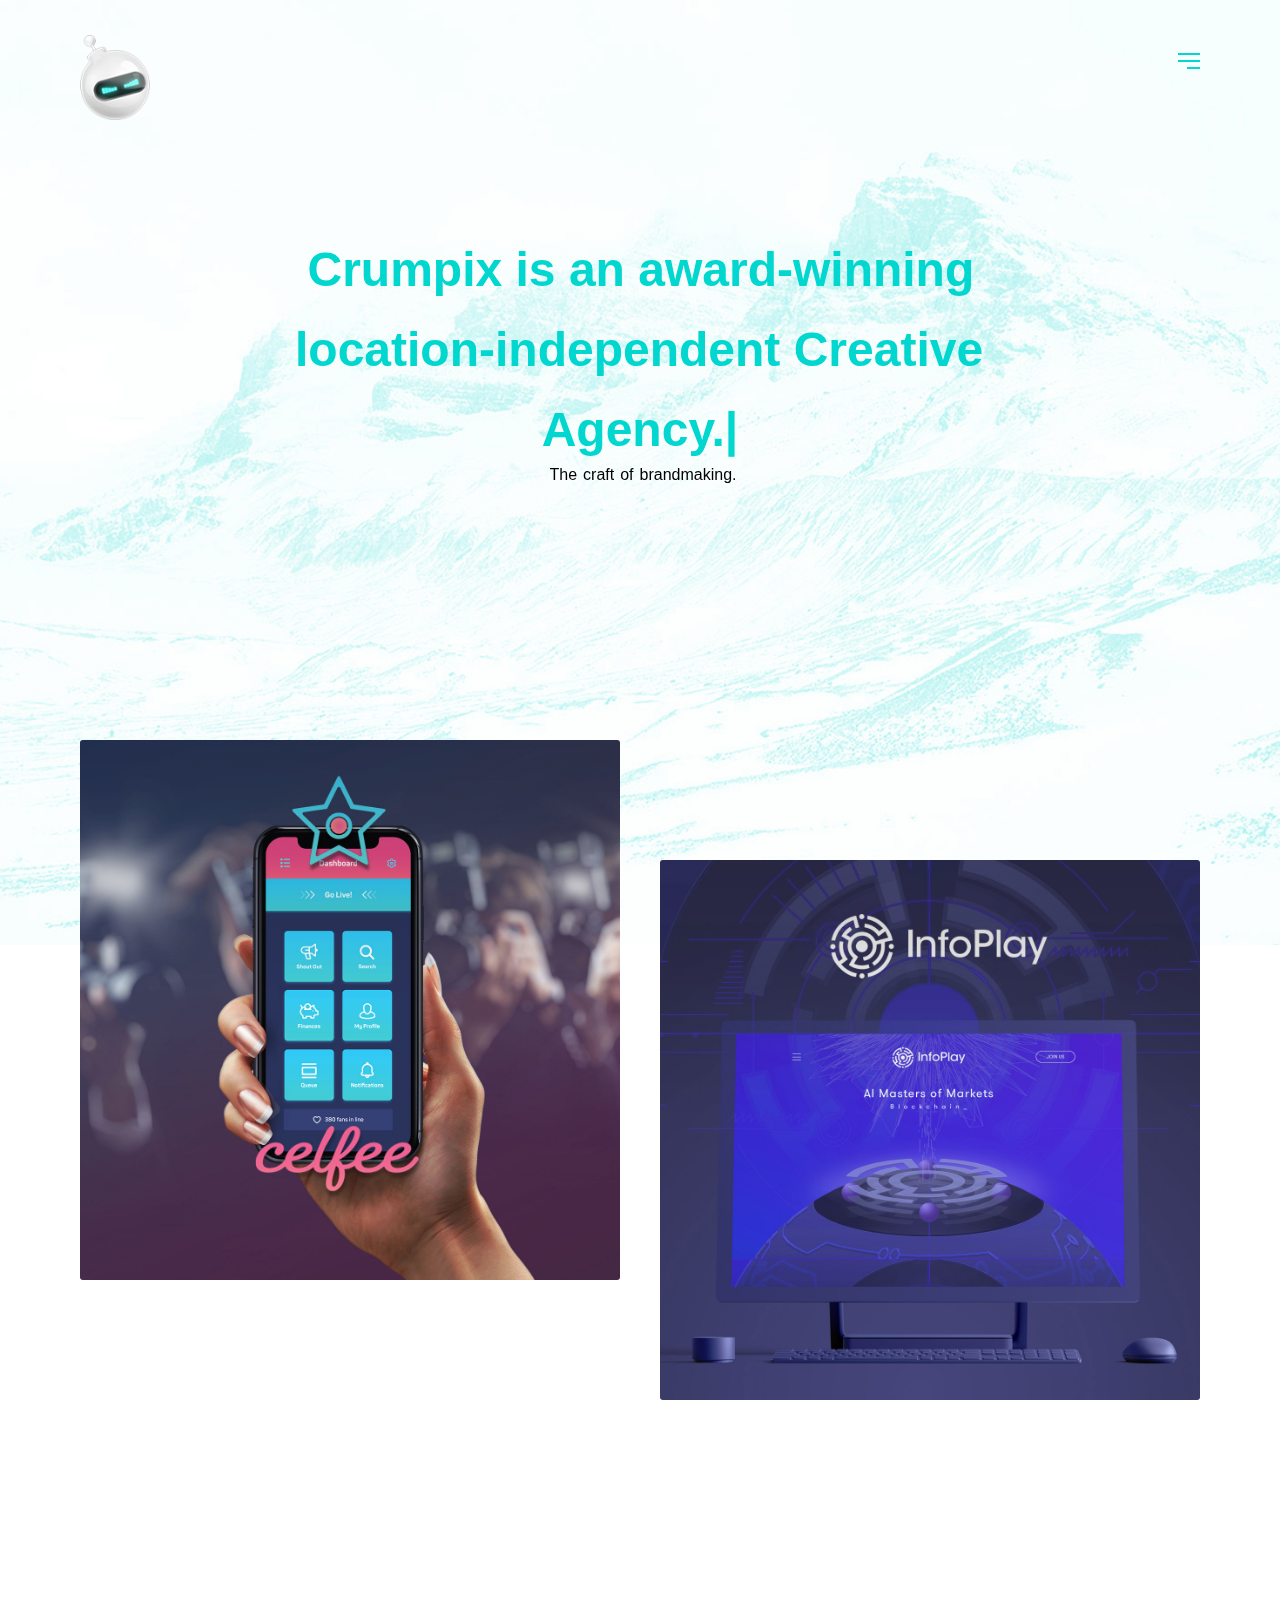
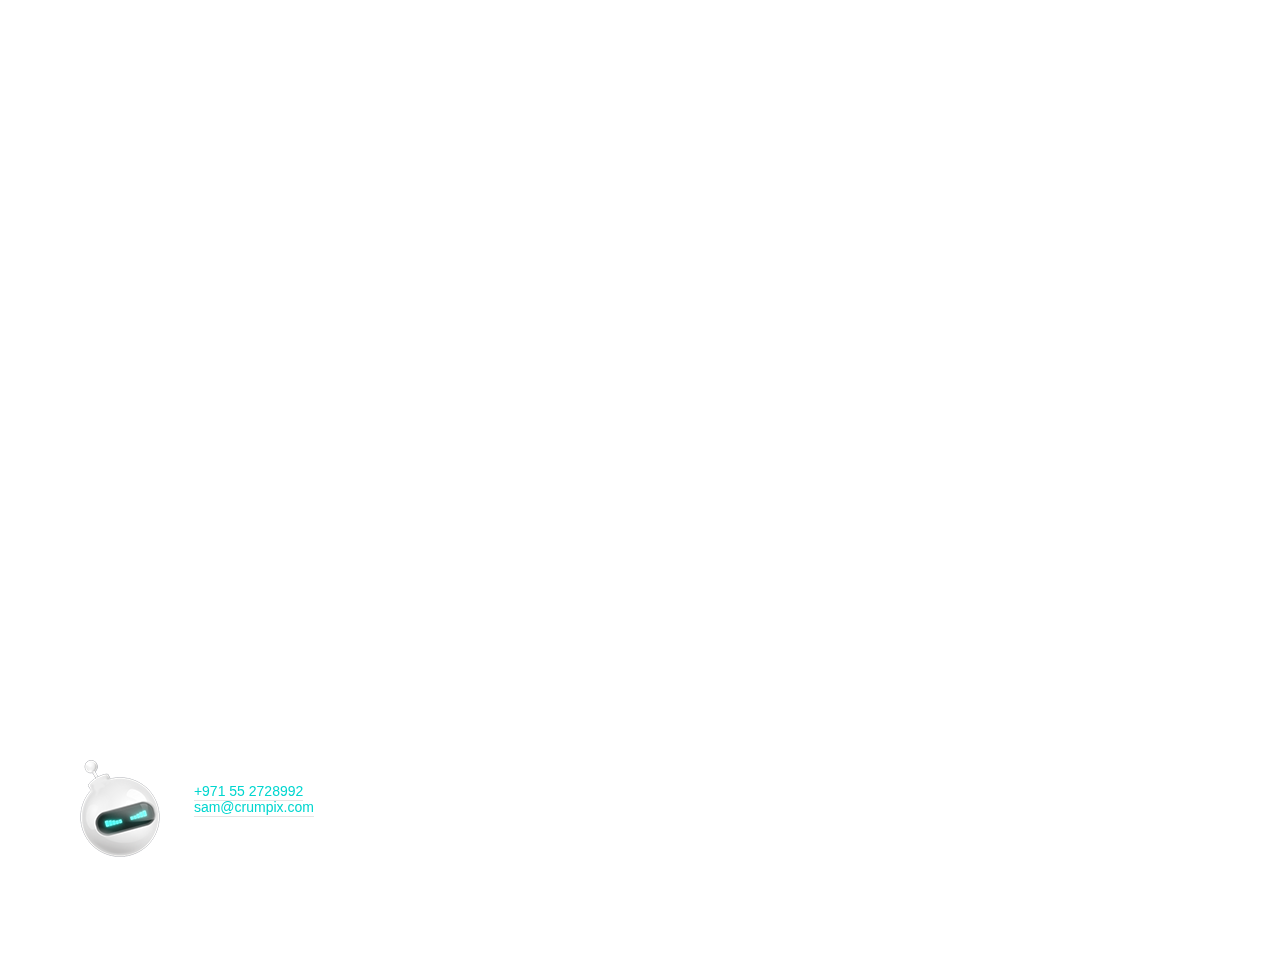
==== old-website/index.html @ ed98d921 "New Template Added!" ====
<!DOCTYPE html>
<html lang="en">
<head>

    <title>Crumpix - Award winning location independent creative agency</title>
    <meta name="viewport" content="width=device-width, initial-scale=1.0" />
    <meta name="description" content="Perfect masonry isotope portfolio template. Masonry portfolio examples. Build your portfolio with berger template." />
    <meta name="keywords" content="design agency, ui/ux design, virtual reality, augmented reality, creative agency " />
    <meta name="author" content="Zain Raza">
    <meta charset="UTF-8" />
        
    <link rel="icon" type="image/ico" href="favicon.ico" />
    <link href="styles.css" rel="stylesheet" />
    <link href="css/font-awesome.min.css" rel="stylesheet" />
    <link href='https://fonts.googleapis.com/css?family=Roboto:400,300' rel='stylesheet' type='text/css'>
    <link href="https://fonts.googleapis.com/css?family=Poppins:500,600" rel="stylesheet">    
   
</head>

<body class="hidden">
	
    
    <div class="page-overlay from-bottom">
        <div class="animate-box-bottom"></div>
    </div>
    
	<main>
    
    
	<div class="cd-index cd-main-content">
	
	<!-- Page Content -->
	<div id="page-content" class="color-content" data-bgcolor="#fff" data-textcolor="#01d6cf">
    	
        
    
        <!-- Header -->
        <header class="scroll-hide">
            <div id="header-container">
        
            <!-- Logo -->
            <div id="logo">
                <a class="ajax-link" data-type="page-transition" href="index.html">
                    <img class="black-logo" src="images/logo.png" alt="Logo Black">
                    <img class="white-logo" src="images/logo-white.png" alt="Logo White">
                    <img class="color-logo" src="images/logo.png" alt="Logo White">
                </a>
            </div>
            <!--/Logo -->
            
            <!-- Menu Burger -->
            <div id="menu-burger">
                <span></span>
                <span></span>
                <span></span>
                <span></span>
            </div>
            <!--/Menu Burger -->
        
            </div>
        </header>
        <!--/Header -->
        
        
        <!-- Menu Overlay -->
        <div id="menu-overlay">
            
            <div class="outer">
                <div class="inner">
                
                    <div id="close-menu"></div>                
                    
                    <nav>                    
                        <ul class="main-menu">
                            <li class="has-sub active"><a href="#"><span></span>Portfolio</a>
                                <ul>
                                    <li><a class="ajax-link menu-link" data-type="page-transition" href="index.html">Bricks</a></li>
                                    <li><a class="ajax-link menu-link" data-type="page-transition" href="showcase.html">Showcase</a></li>
                                    <li class="active"><a class="ajax-link menu-link" data-type="page-transition" href="zipper.html">Zipper</a></li>
                                </ul>
                            </li>
                            <li><a class="ajax-link menu-link" data-type="page-transition" href="about.html"><span></span>About</a></li>
                            <li><a class="ajax-link menu-link" data-type="page-transition" href="contact.html"><span></span>Contact</a></li>
                            <li><a class="menu-link" target="_blank" href="https://themeforest.net/user/clapat/portfolio"><span></span>Buy Now</a></li>
                        </ul>                
                    </nav>
                    
                    <p class="copyright">2017 © Cubez Template. All right reserved.</p>               
                    
                </div>
            </div>
        
        </div>
        <!-- Menu Overlay -->
        
        
        <!-- Portfolio Filters -->
        <div class="page-action-overlay">
            <div class="outer">
                <div class="inner">
                    <div class="close-page-action"></div>
                    <ul id="filters">
                        <li><a id="all" href="#" data-filter="*" class="active"><span></span>All</a></li>
                        <li><a href="#" data-filter=".branding"><span></span>Branding</a></li>
                        <li><a href="#" data-filter=".design"><span></span>Design</a></li>
                        <li><a href="#" data-filter=".web"><span></span>Web</a></li>
                    </ul>
                </div>
            </div>
        </div>
        <!--/Portfolio Filters -->
        
        
        <!-- Main -->
        <div id="main">
        
        	
            <!-- Hero Section -->
            <div id="hero">
                <div id="hero-styles" class="scale-onscroll opacity-onscroll">
                	<div id="hero-bg-image" class="" style="background-image:url(images/02hero.jpg)"><div id="grain-hero"></div></div>
                
                    <div id="hero-caption">
                        <div class="inner">
                            <!-- <div class="hero-title">Crumpix is an award-winning location-independent Creative Agency.</div> -->
                            <p class="q1">Crumpix is an award-winning location-independent Creative Agency.</p>
                            <p class="q2">location-independent Creative Agency.</p>
                            <p class="q3">Agency.<span class="blink">|</span></p>
                            <div class="hero-subtitle">The craft of brandmaking.</div>                        
                        </div>
                    </div>
                
                </div>
            </div>            
            <div id="hero-height" class="hidden"></div>
            <!--/Hero Section -->
            
            
            <!-- Main Content -->
            <div id="main-content" class="boxed-portfolio">
                           
                
                <!-- Portfolio Wrap -->
                <div id="portfolio-wrap" class="bricks">
                    
                    <!-- Portfolio Columns -->
                    <div id="portfolio" data-col="2">
                  
                    <div class="item wide branding">
                        <div class="item-transform">
                            <div class="item-rotate">
                                <a href="project01.html" class="ajax-link" data-type="page-transition">
                                    <div class="item-content light-content">
                                        <img class="item-image" src="images/1.jpg">
                                        <div class="item-caption">
                                            <div class="item-overlay">
                                                <div class="item-sub-mask">
                                                    <div class="item-cat">Branding</div>
                                                    <div class="item-case">View Project</div>
                                                </div>
                                                <div class="item-title">Heavensake</div>
                                                <div class="svg-circle">                                                    
                                                    <svg version="1.1" xmlns="http://www.w3.org/2000/svg" x="0px" y="0px" width="50px" height="50px" viewBox="0 0 80 80" xml:space="preserve">
                                                        <circle class="circle is-inner" cx="40" cy="40" r="36" />
                                                        <circle class="circle is-outer" cx="40" cy="40" r="36" />
                                                    </svg>
                                                    <i class="fa fa-arrow-right" aria-hidden="true"></i>
                                                </div>                                                
                                            </div>
                                        </div>
                                    </div>
                                </a>
                            </div>
                        </div>
                    </div>
                    
                    <div class="item wide design">
                        <div class="item-transform">
                            <div class="item-rotate">
                                <a href="project02.html" class="ajax-link item-down" data-type="page-transition">
                                    <div class="item-content light-content">
                                        <img class="item-image" src="images/2.jpg">
                                        <div class="item-caption">
                                            <div class="item-overlay">
                                                <div class="item-sub-mask">
                                                    <div class="item-cat">Art Direction</div>
                                                    <div class="item-case">View Project</div>
                                                </div>
                                                <div class="item-title">Value Studio</div>
                                                <div class="svg-circle">                                                    
                                                    <svg version="1.1" xmlns="http://www.w3.org/2000/svg" x="0px" y="0px" width="50px" height="50px" viewBox="0 0 80 80" xml:space="preserve">
                                                        <circle class="circle is-inner" cx="40" cy="40" r="36" />
                                                        <circle class="circle is-outer" cx="40" cy="40" r="36" />
                                                    </svg>
                                                    <i class="fa fa-arrow-right" aria-hidden="true"></i>
                                                </div>                                                
                                            </div>
                                        </div>
                                    </div>
                                </a>
                            </div>
                        </div>
                    </div>
                    
                    <div class="item web">
                        <div class="item-transform">
                            <div class="item-rotate">
                                <a href="project03.html" class="ajax-link" data-type="page-transition">
                                    <div class="item-content light-content">
                                        <img class="item-image" src="images/3.jpg">
                                        <div class="item-caption">
                                            <div class="item-overlay">                                                
                                                <div class="item-sub-mask">
                                                    <div class="item-cat">Web Design</div>
                                                    <div class="item-case">View Project</div>
                                                </div>
                                                <div class="item-title">Retroduck</div>
                                                <div class="svg-circle">                                                    
                                                    <svg version="1.1" xmlns="http://www.w3.org/2000/svg" x="0px" y="0px" width="50px" height="50px" viewBox="0 0 80 80" xml:space="preserve">
                                                        <circle class="circle is-inner" cx="40" cy="40" r="36" />
                                                        <circle class="circle is-outer" cx="40" cy="40" r="36" />
                                                    </svg>
                                                    <i class="fa fa-arrow-right" aria-hidden="true"></i>
                                                </div>
                                            </div>
                                        </div>
                                    </div>
                                </a>
                            </div>
                        </div>
                    </div>
                    
                    <div class="item web">
                        <div class="item-transform">
                            <div class="item-rotate">
                                <a href="project04.html" class="ajax-link" data-type="page-transition">
                                    <div class="item-content light-content">
                                        <img class="item-image" src="images/4.jpg">
                                        <div class="item-caption">
                                            <div class="item-overlay">                                                
                                                <div class="item-sub-mask">
                                                    <div class="item-cat">Web Design</div>
                                                    <div class="item-case">View Project</div>
                                                </div>
                                                <div class="item-title">Cool Blonde</div>
                                                <div class="svg-circle">                                                    
                                                    <svg version="1.1" xmlns="http://www.w3.org/2000/svg" x="0px" y="0px" width="50px" height="50px" viewBox="0 0 80 80" xml:space="preserve">
                                                        <circle class="circle is-inner" cx="40" cy="40" r="36" />
                                                        <circle class="circle is-outer" cx="40" cy="40" r="36" />
                                                    </svg>
                                                    <i class="fa fa-arrow-right" aria-hidden="true"></i>
                                                </div>
                                            </div>
                                        </div>
                                    </div>
                                </a>
                            </div>
                        </div>
                    </div>
                    
                    <div class="item wide design">
                        <div class="item-transform">
                            <div class="item-rotate">
                                <a href="project05.html" class="ajax-link item-down" data-type="page-transition">
                                    <div class="item-content light-content">
                                        <img class="item-image" src="images/5.jpg">
                                        <div class="item-caption">
                                            <div class="item-overlay">                                                
                                                <div class="item-sub-mask">
                                                    <div class="item-cat">Art Direction</div>
                                                    <div class="item-case">View Project</div>
                                                </div>
                                                <div class="item-title">Miami Vice</div>
                                                <div class="svg-circle">                                                    
                                                    <svg version="1.1" xmlns="http://www.w3.org/2000/svg" x="0px" y="0px" width="50px" height="50px" viewBox="0 0 80 80" xml:space="preserve">
                                                        <circle class="circle is-inner" cx="40" cy="40" r="36" />
                                                        <circle class="circle is-outer" cx="40" cy="40" r="36" />
                                                    </svg>
                                                    <i class="fa fa-arrow-right" aria-hidden="true"></i>
                                                </div>
                                            </div>
                                        </div>
                                    </div>
                                </a>
                            </div>
                        </div>
                    </div>
                    
                    <div class="item wide web">
                        <div class="item-transform">
                            <div class="item-rotate">
                                <a href="project06.html" class="ajax-link" data-type="page-transition">
                                    <div class="item-content light-content">
                                        <img class="item-image" src="images/6.jpg">
                                        <div class="item-caption">
                                            <div class="item-overlay">                                                
                                                <div class="item-sub-mask">
                                                    <div class="item-cat">Web Design</div>
                                                    <div class="item-case">View Project</div>
                                                </div>
                                                <div class="item-title">Golden Lion</div>
                                                <div class="svg-circle">                                                    
                                                    <svg version="1.1" xmlns="http://www.w3.org/2000/svg" x="0px" y="0px" width="50px" height="50px" viewBox="0 0 80 80" xml:space="preserve">
                                                        <circle class="circle is-inner" cx="40" cy="40" r="36" />
                                                        <circle class="circle is-outer" cx="40" cy="40" r="36" />
                                                    </svg>
                                                    <i class="fa fa-arrow-right" aria-hidden="true"></i>
                                                </div>
                                            </div>
                                        </div>
                                    </div>
                                </a>
                            </div>
                        </div>
                    </div>
                    
                    <div class="item branding">
                        <div class="item-transform">
                            <div class="item-rotate">
                                <a href="project07.html" class="ajax-link item-down" data-type="page-transition">
                                    <div class="item-content light-content">
                                        <img class="item-image" src="images/7.jpg">
                                        <div class="item-caption">
                                            <div class="item-overlay">                                                
                                                <div class="item-sub-mask">
                                                    <div class="item-cat">Branding</div>
                                                    <div class="item-case">View Project</div>
                                                </div>
                                                <div class="item-title">Badoo</div>
                                                <div class="svg-circle">                                                    
                                                    <svg version="1.1" xmlns="http://www.w3.org/2000/svg" x="0px" y="0px" width="50px" height="50px" viewBox="0 0 80 80" xml:space="preserve">
                                                        <circle class="circle is-inner" cx="40" cy="40" r="36" />
                                                        <circle class="circle is-outer" cx="40" cy="40" r="36" />
                                                    </svg>
                                                    <i class="fa fa-arrow-right" aria-hidden="true"></i>
                                                </div>
                                            </div>
                                        </div>
                                    </div>
                                </a>
                            </div>
                        </div>
                    </div>
                    
                    <div class="item design">
                        <div class="item-transform">
                            <div class="item-rotate">
                                <a href="project08.html" class="ajax-link item-down" data-type="page-transition">
                                    <div class="item-content light-content">
                                        <img class="item-image" src="images/8.jpg">
                                        <div class="item-caption">
                                            <div class="item-overlay">                                                
                                                <div class="item-sub-mask">
                                                    <div class="item-cat">Art Direction</div>
                                                    <div class="item-case">View Project</div>
                                                </div>
                                                <div class="item-title">Tosca Blue</div>
                                                <div class="svg-circle">                                                    
                                                    <svg version="1.1" xmlns="http://www.w3.org/2000/svg" x="0px" y="0px" width="50px" height="50px" viewBox="0 0 80 80" xml:space="preserve">
                                                        <circle class="circle is-inner" cx="40" cy="40" r="36" />
                                                        <circle class="circle is-outer" cx="40" cy="40" r="36" />
                                                    </svg>
                                                    <i class="fa fa-arrow-right" aria-hidden="true"></i>
                                                </div>
                                            </div>
                                        </div>
                                    </div>
                                </a>
                            </div>
                        </div>
                    </div>
                                        
                    
                  </div>
                  <!--/Portfolio -->
                  
                </div>
                <!--/Portfolio Wrap -->
            
                        
            </div>
            <!--/Main Content -->
            
            
            
            <!-- Footer -->
            <footer id="grain-footear" class="hidden">                
                
                <div id="page-action-holder" data-tooltip="View Filters" data-placement="top">
                    <div id="open-filters">                                                    
						<svg version="1.1" xmlns="http://www.w3.org/2000/svg" x="0px" y="0px" width="50px" height="50px" viewBox="0 0 80 80" xml:space="preserve">
                            <circle class="circle-action is-inner" cx="40" cy="40" r="36" />
                            <circle class="circle-action is-outer" cx="40" cy="40" r="36" />
                        </svg>
                        <i class="fa fa-eye" aria-hidden="true"></i>
                    </div>                        	
                </div>
                
                <div id="socials-holder">
                    <ul class="socials-text">
                        <li><a href="http://www.facebook.com/clapat" target="_blank">Facebook</a></li>
                        <li><a href="http://www.twitter.com/clapatdesign" target="_blank">Twitter</a></li>
                        <li><a href="http://www.dribbble.com/clapat" target="_blank">Dribbble</a></li>
                        <li><a href="http://www.behance.net/clapat" target="_blank">Behance</a></li>
                    </ul>
                </div>
                
                
                <div class="footer-info">
                     <img class="black-logo" src="images/logo.png" alt="Logo Black">
                     <div class="contact-footer">
                        <a class="link" href="tel:+971552728992">+971 55 2728992</a><br>
                        <a class="link" href="mailto:sam@crumpix.com">sam@crumpix.com</a>
                    </div>  
                </div>            
            
            </footer>
            <!--/Footer -->
            
        </div>
        <!--/Main -->  
 
 
	</div>    
	<!--/Page Content -->
    
    </div>
</main>
    
    
    <div class="cd-cover-layer"></div>
    
		
    <script src="js/jquery.min.js"></script>
    <script src="js/plugins.js"></script>
    <script src="js/scripts.js"></script>



</body>

</html>
---- old-website/styles.css ----
/*------------------------------------------------------------------
Project:	Cubez - Ajax Based Portfolio Template
Version:	1.0
Last change:	06/10/2017
Assigned to:	ClaPat 
Primary use:	Showcase Portfolio 
-------------------------------------------------------------------*/

@import url("css/showcase.css");
@import url("css/portfolio.css");
@import url("css/shortcodes.css");
@import url("css/assets.css");


/*------------------------------------------------------------------

01. General Styles
02. Page Overlay
03. Header and Menu
04. Hero Section
05. Main Content
06. Footer
07. Responsive
-------------------------------------------------------------------*/

	
/* 1. General Styles */		
	
	html,body{
		font-family: 'GT-Walsheim', sans-serif;
		font-weight: 300;
		font-size:18px;
		height:100%;
		width:100%;
		color:#777777;
		background-color:#000;
	}
	
	html {
		box-sizing: border-box;
		margin-right: 0px!important;
		overflow: visible!important;
	}
	
	body {
		overflow-x:hidden;
		overflow-y:scroll!important;
		box-sizing: border-box;
		webkit-transition: opacity 0.2s ease-in-out 0s;
		transition: opacity 0.2s ease-in-out 0s;	
	}
	
	body.hidden {
		opacity:0;
	}	
	
	html, body, div, span, applet, object, iframe, h1, h2, h3, h4, h5, h6, p, blockquote, pre, a, abbr, acronym, address, big, cite, code, del, dfn, em, font, ins, kbd, q, s, samp, small, strike, strong, sub, sup, tt, var, dl, dt, dd, ol, ul, li, fieldset, form, label, legend, table, caption, tbody, tfoot, thead, tr, th, td {
		border: 0;
		margin: 0;
		outline: 0;
		padding: 0;
		vertical-align: baseline;
	}
	
	article,
	aside,
	details,
	figcaption,
	footer,
	header,
	hgroup,
	nav,
	section {
		display: block;
	}
	
	audio,
	canvas,
	 {
		display: inline-block;
		max-width: 100%;
	}	
	
	address {
		font-style: italic;
		margin-bottom: 24px;
	}
	
	abbr[title] {
		border-bottom: 1px dotted #2b2b2b;
		cursor: help;
	}
	
	b,
	strong {
		font-weight: 400;
		color:#000;
	}
	
	cite,
	dfn,
	em,
	i {
		font-style: italic;
	}
	
	mark,
	ins {
		background: none repeat scroll 0 0 #000;
		text-decoration: none;
		color:#fff;
		font-family: "GT-Walsheim",sans-serif;
		font-size: 10px;
		font-weight: 400;
		letter-spacing: 4px;
		text-transform: uppercase;
		padding:2px 5px;
		margin-bottom:10px;
		display:inline-block;
	}
	
	code,
	kbd,
	tt,
	var,
	samp,
	pre {
		font-family: monospace, serif;
		font-size: 15px;
		-webkit-hyphens: none;
		-moz-hyphens:    none;
		-ms-hyphens:     none;
		hyphens:         none;
		line-height: 1.6;
	}
	
	pre {
		border: 1px solid rgba(0, 0, 0, 0.1);
		-webkit-box-sizing: border-box;
		-moz-box-sizing:    border-box;
		box-sizing:         border-box;
		margin-bottom: 24px;
		max-width: 100%;
		overflow: auto;
		padding: 12px;
		white-space: pre;
		white-space: pre-wrap;
		word-wrap: break-word;
	}
	
	blockquote,
	q {
		-webkit-hyphens: none;
		-moz-hyphens:    none;
		-ms-hyphens:     none;
		hyphens:         none;
		quotes: none;
	}
	
	blockquote:before,
	blockquote:after,
	q:before,
	q:after {
		content: "";
		content: none;
	}
	
	blockquote {
		color: #000;
		font-size: 18px;
		font-style: italic;
		font-weight: 300;
		line-height: 30px;
		margin-bottom: 24px;
		font-family: "GT-Walsheim", Times, serif;
		border-left:2px #ddd solid;
		padding:20px 20px 20px 40px;
		letter-spacing: 0.01em;
	}
	
	blockquote span {
		display:block;
		margin-top:20px;
		font-weight:400;
		font-size:12px;
		font-style:normal;
		font-family: "GT-Walsheim",Geneva,sans-serif;
		color:#999;
	}
	
	blockquote cite,
	blockquote small {
		color: #2b2b2b;
		font-size: 16px;
		font-weight: 400;
		line-height: 1.5;
	}
	
	blockquote em,
	blockquote i,
	blockquote cite {
		font-style: normal;
	}
	
	blockquote strong,
	blockquote b {
		font-weight: 400;
	}
	
	small {
		font-size: smaller;
	}
	
	big {
		font-size: 125%;
	}
	
	sup,
	sub {
		font-size: 75%;
		height: 0;
		line-height: 0;
		position: relative;
		vertical-align: baseline;
	}
	
	sup {
		bottom: 1ex;
	}
	
	sub {
		top: .5ex;
	}
	
	dl {
		margin-bottom: 24px;
	}
	
	dt {
		font-weight: bold;
	}
	
	dd {
		margin-bottom: 24px;
	}
	
	ul,
	ol {
		list-style: none;
		margin: 0 0 24px 20px;
	}
	
	ul {
		list-style: disc;
	}
	
	ol {
		list-style: decimal;
	}
	
	li > ul,
	li > ol {
		margin: 0 0 0 20px;
	}
	
	li {
		line-height: 20px;
		color:#333;
		margin-bottom:10px;
	}
	
	figure {
		margin:0;
		position:relative;
		display: inline-block;
	}
	
	figure img {
		max-width:100%;
	}
	
	fieldset {
		border: 1px solid rgba(0, 0, 0, 0.1);
		margin: 0 0 24px;
		padding: 11px 12px 0;
	}
	
	legend {
		white-space: normal;
	}
	
	button,	input {
		line-height: normal;
	}
	
	input,
	textarea {
		background-image: -webkit-linear-gradient(hsla(0,0%,100%,0), hsla(0,0%,100%,0)); /* Removing the inner shadow, rounded corners on iOS inputs */
	}
	
	button, html input[type="button"], input[type="reset"], input[type="submit"] {
		cursor: pointer;
	}
	
	button[disabled],
	input[disabled] {
		cursor: default;
	}
	
	input[type="checkbox"],
	input[type="radio"] {
		padding: 0;
	}
	
	input[type="search"] {

		-webkit-appearance: textfield;
	}
	
	input[type="search"]::-webkit-search-decoration {
		-webkit-appearance: none;
	}
	
	button::-moz-focus-inner, input::-moz-focus-inner {
		border: 0;
		padding: 0;
	}
	
	textarea {
		overflow: auto;
		vertical-align: top;
	}
	
	table, th, td {
		border: 1px solid rgba(0, 0, 0, 0.1);
	}
	
	table {
		border-collapse: separate;
		border-spacing: 0;
		border-width: 1px 0 0 1px;
		margin-bottom: 24px;	
		width: 100%;
	}
	
	caption, th, td {
		font-weight: normal;
		text-align: left;
	}
	
	th {
		border-width: 0 1px 1px 0;
		font-weight: bold;
	}
	
	td {
		border-width: 0 1px 1px 0;
	}
	
	del {
		color: #767676;
	}
	
	hr {
		border: 0;
		height: 35px;
		width:100%;
		float:none;
		margin:0;
		display:inline-block;
	}
	
	hr.small {
		height:20px;
	}
	
	hr:after {
		clear: both;
		content: " ";
		display: block;
		height: 0;
		visibility: hidden;
	}
	
	::selection {
		background: #000;
		color: #fff;
		text-shadow: none;
	}
	
	::-moz-selection {
		background: #000;
		color: #fff;
		text-shadow: none;
	}
	
	img {
		border: 0 none;
		max-width: 100%;
		vertical-align: middle;
	}
		
	h1, h2, h3, h4, h5, h6 {
		font-weight: 600;
		font-family: 'GT-Walsheim', sans-serif;
		color:#000;
		margin-bottom:10px;
	}
	
	h1.big-title{
		font-size: 80px;
		font-style: normal;
		font-weight: 600;
		line-height: 110px;
		margin-left:-7px;
	}	
	
	h1{
		font-size:48px;
		line-height: 60px;
		margin-left:-3px;
	}
	
	h2{
		font-size: 36px;
		line-height: 48px;
		margin-left:-1px;
	}
	
	h3{
		font-size:30px;
		line-height: 36px;
		margin-left:-1px;
	}
	
	h4{
		font-size:24px;
		line-height: 30px;
		margin-left:-1px;	
	}
	
	h5{
		font-size:18px;
		line-height: 24px;
		margin-left:-1px;
	}
	
	h6{
		font-size:14px;
		line-height: 18px;
	}
	
	.col-content.light-content h1, .col-content.light-content h2, .col-content.light-content h3, .col-content.light-content h4, .col-content.light-content h5, .col-content.light-content h6 {
		color: #fff!important;
	}
	
	.light-content p {
		color:rgba(255,255,255,0.5);
	}
	
	.title-has-line {
		position:relative;
		margin-bottom:35px;
	}
	
	.title-has-line:after {
		background: none repeat scroll 0 0 #d28e3d;
		bottom: -15px;
		content: "";
		height: 1px;
		left: 0;
		position: absolute;
		width: 30px;
	}
	
	.text-align-center .title-has-line:after {
		background: none repeat scroll 0 0 #d28e3d;
		bottom: -15px;
		content: "";
		height: 1px;
		left: 50%;
		margin-left: -20px;
		position: absolute;
		width: 30px;
	}
	
	.text-align-right.title-has-line:after {
		background: none repeat scroll 0 0 #d28e3d;
		bottom: -15px;
		content: "";
		height: 1px;
		left: 50%;
		margin-left: -20px;
		position: absolute;
		width: 30px;
	}
	
	p {
		font-size:18px;
		margin-bottom:15px;
		line-height:28px;
		color:#aaa;
	}
	
	p.no-margins {
		margin-bottom:0;
	}
	
	.bigger {
		font-size: 24px;
		font-weight: 400;
		line-height:36px;
		color:#222;
	}
	
	.smaller {
		font-family: "GT-Walsheim",sans-serif;
		font-size: 10px;
		font-weight: 400;
		letter-spacing: 3px;
		color:#777;
		text-transform:uppercase;
	}
	
	.container {
		max-width:1240px;
		width:100%;
		margin:0 auto;
		padding: 0 50px;
		box-sizing:border-box;
	}
	
	.small .container {
		max-width:900px;
		width:100%;
		margin:0 auto;
		padding: 0 50px;
		box-sizing:border-box;
	}
	
	.full .container {
		width: 100%;
		max-width: 100%;
		padding: 0 200px;
	}
	
	.container::after {
		clear: both;
		content: " ";
		display: table;
	}
	
	a:hover, a:active {
	  outline: 0;
	  color: #000;
	}
	
	a {
        text-decoration: none;
        -webkit-transition: background-color .3s ease, border .3s ease, color .3s ease, opacity .3s ease-in-out, outline .3s ease;
           -moz-transition: background-color .3s ease, border .3s ease, color .3s ease, opacity .3s ease-in-out, outline .3s ease;
            -ms-transition: background-color .3s ease, border .3s ease, color .3s ease, opacity .3s ease-in-out, outline .3s ease;
             -o-transition: background-color .3s ease, border .3s ease, color .3s ease, opacity .3s ease-in-out, outline .3s ease;
                transition: background-color .3s ease, border .3s ease, color .3s ease, opacity .3s ease-in-out, outline .3s ease;
    }
	
	a {
		color: #000;
		outline: 0;
	}
	
	a:hover {
		text-decoration:none;
	}
	
	.one_half {
    	width: 47%;
	}	

	.one_third {
		width: 30.6%;
	}	

	.one_fourth {
		width: 22%;
	}	

	.one_fifth {
		width: 16.8%;
	}	

	.one_sixth {
		width: 13.33%;
	}	

	.two_fifth {
		width: 37.6%;
	}	

	.two_fourth {
		width: 48%;
	}		

	.two_third {
		width: 65.33%;
	}	

	.three_fifth {
		width: 58.4%;
	}	

	.three_fourth {
		width: 74%;
	}	

	.four_fifth {
		width: 79.2%;
	}	

	.five_sixth {
		width: 82.67%;
	}	

	.one_third, .two_third, .three_fourth, .one_fourth, .two_fourth, .one_fifth, .two_fifth, .three_fifth, .four_fifth, .one_sixth, .five_sixth {
		float: left;
		margin-bottom: 20px;
		margin-right: 4%;
		position: relative;
	}
	
	.one_half {
		float: left;
		margin-bottom: 20px;
		margin-right: 6%;
		position: relative;
	}

	.last {
		margin-right:0px;
	}
	
	.text-align-center {
		text-align:center;
	}
	
	.text-align-left {
		text-align:left;
	}
	
	.outer {
		display:table;
		width:100%;
		height:100%;
	}
	
	.inner {
		display:table-cell;
		vertical-align:middle;
		-webkit-box-sizing:border-box;
		-moz-box-sizing:border-box;
		box-sizing:border-box;
	}
	
	.vc_row {
		position:relative;
		z-index:1;
	}
	
	.row_padding_top {
		padding-top:120px;
	}
	
	.row_padding_bottom {
		padding-bottom:100px;
	}
	
/*--------------------------------------------------
	02. Page Overlay
---------------------------------------------------*/	
	
	
	.page-overlay {
		position: fixed;
		top: 0;
		left: 0;
		width: 100%;
		height: 100%;
	}

	.page-overlay .animate-box-bottom {
		position: absolute;
		width: 100%;
		height: 101%;
		-webkit-transition: -webkit-transform .0s;
		transition: -webkit-transform .0s;
		transition: transform .0s;
		transition: transform .0s, -webkit-transform .0s;
		background-color: #000;
	}
	.page-overlay .animate-box-bottom {
		-webkit-transform: translateX(-101%);
		transform: translateX(-101%);
	}
	
	.page-overlay.from-bottom {
	  	z-index: 120;
	}
	
	.page-overlay.from-bottom .animate-box-bottom {
		transition: transform .4s ease-in-out;
		-webkit-transform: translateX(0);
		transform: translateX(0);
	}
	
	.page-overlay.from-bottom-end .animate-box-bottom {
		transition: transform .4s ease-in-out 0.3s;
		-webkit-transform: translateX(101%);
		transform: translateX(101%);
	}	
	
/*--------------------------------------------------
	03. Header and Menu
---------------------------------------------------*/
	
	header {
		opacity:1;
		width:100%;
		height:120px;
		left:0;
		top:0;
		position:fixed;
		box-sizing:border-box;
		z-index:100;
		-webkit-transition: all 0.2s ease-in-out;
		-moz-transition: all 0.2s ease-in-out;
		-o-transition: all 0.2s ease-in-out;
		-ms-transition: all 0.2s ease-in-out;
		transition: all 0.2s ease-in-out;
	}
	
	header.nav-hide {
		top:-120px;		
	}
	
	header.open.nav-hide {
		top:0px;		
	}
	
	#header-container {
		box-sizing: border-box;
		padding: 0 80px;
		height: 50px;
		margin: 35px auto;
		max-width: 100%;
		position: relative;
		width: 100%;
		z-index: 20;
		-webkit-transition: all 0.2s ease-in-out;
		-moz-transition: all 0.2s ease-in-out;
		-o-transition: all 0.2s ease-in-out;
		-ms-transition: all 0.2s ease-in-out;
		transition: all 0.2s ease-in-out;
	}
	
	#logo {
		position:relative;
		display:inline-block;
		pointer-events: auto;
		z-index:10;
	}
	
	#logo a {
		display:block;
	}
	
	#logo a.disable {
		pointer-events: none;
	}
	
	#logo img {
		display: block;
		height: 85px;
		width: auto;
		-webkit-transition: opacity 0.2s ease-in-out;
		-moz-transition: opacity 0.2s ease-in-out;
		-o-transition: opacity 0.2s ease-in-out;
		-ms-transition: opacity 0.2s ease-in-out;
		transition: opacity 0.2s ease-in-out;
	}
	
	#logo img.white-logo, #logo img.color-logo {
		position:absolute;
		top:0;
		left:0;
		opacity:0;
	}
	
	#logo img.black-logo {
		opacity:1;
	}
	
	.light-content #logo img.black-logo, .light-content #logo img.color-logo {
		opacity:0;
	}
	
	.light-content #logo img.white-logo {
		opacity:1;
	}
	
	.color-content #logo img.black-logo, .color-content #logo img.white-logo {
		opacity:0;
	}
	
	.color-content #logo img.color-logo {
		opacity:1;
	}
	
	#menu-burger {
		width: 22px;
		height: 18px;
		position: relative;
		float:right;
		margin: 0;
		-webkit-transform: rotate(0deg);
		-moz-transform: rotate(0deg);
		-o-transform: rotate(0deg);
		transform: rotate(0deg);
		-webkit-transition: .5s ease-in-out;
		-moz-transition: .5s ease-in-out;
		-o-transition: .5s ease-in-out;
		transition: .5s ease-in-out;
		cursor: pointer;
		top: 18px;
		right: 0;
		z-index:2;
		pointer-events: initial;
	}
	
	.menu-overlay #menu-burger {
		display:block;
	}

	#menu-burger span {
	  display: block;
	  position: absolute;
	  height: 2px;
	  width: 100%;
	  background: #000;
	  opacity: 1;
	  right: 0;
	  -webkit-transform: rotate(0deg);
	  -moz-transform: rotate(0deg);
	  -o-transform: rotate(0deg);
	  transform: rotate(0deg);
	  -webkit-transition: 0.2s ease-in-out;
	  -moz-transition: 0.2s ease-in-out;
	  -o-transition: 0.2s ease-in-out;
	  transition: 0.2s ease-in-out;
	}
	
	.light-content #menu-burger span {
		background:#fff;
	}
	
	.menu-open.light-content #menu-burger span, .initial.light-content #menu-burger span {
		background:#000;
	}

	#menu-burger span:nth-child(1) {
	  top: 0px;
	}
	
	#menu-burger span:nth-child(2),#menu-burger span:nth-child(3) {
	  top: 7px;
	}
	
	#menu-burger span:nth-child(4) {
		top: 14px;
		width: 60%;
	}
	
	#menu-burger:hover span:nth-child(4) {
		width: 100%;
	}
	
	#menu-burger.open span:nth-child(1) {
	  top: 7px;
	  width: 0%;
	  right: 50%;
	}
	
	#menu-burger.open span:nth-child(2) {
	  -webkit-transform: rotate(45deg);
	  -moz-transform: rotate(45deg);
	  -o-transform: rotate(45deg);
	  transform: rotate(45deg);
	}
	
	#menu-burger.open span:nth-child(3) {
	  -webkit-transform: rotate(-45deg);
	  -moz-transform: rotate(-45deg);
	  -o-transform: rotate(-45deg);
	  transform: rotate(-45deg);
	}
	
	#menu-burger.open span:nth-child(4) {
	  top: 7px;
	  width: 0%;
	  right: 50%;
	}
	
	#menu-overlay {
		position:fixed;
		z-index:10;
		height:100vh;
		width:100vw;
		top:0;
		left:0;
		right:0;
		bottom:0;
		opacity:0;
		visibility:hidden;
		text-align:center;
		background-color:#222;
		-webkit-transition: all 0.2s ease-in-out 0.5s;
		transition: all 0.2s ease-in-out 0.5s;
	}
	
	#menu-overlay.active {
		opacity:1;
		visibility:visible;
		-webkit-transition: all 0.2s ease-in-out 0.5s;
		transition: all 0.2s ease-in-out 0.5s;
	}
	
	#close-menu {
		position: fixed !important;
		height:100vh;
		width:100vw;
		top:0;
		left:0;
		right:0;
		bottom:0;
	}	
	
	nav, nav ul, nav ul li, nav ul li a {
		margin: 0;
		padding: 0;
		border: 0;
		list-style: none;
		display: block;
		-webkit-box-sizing: border-box;
		-moz-box-sizing: border-box;
		box-sizing: border-box;
	}
	
	nav {
		width:auto;
		float:none;
		display:table;
		margin:0 auto;
	}

	
	nav ul ul {
		display: none;
		margin-bottom: 20px;
		position: relative;
	}
	
	nav > ul > li > a {
		padding: 2px 0px;
		cursor: pointer;
		color: #000;
		line-height:60px;
		font-size:48px;
		font-weight: 600;
		position:relative;
		font-family: 'GT-Walsheim', sans-serif;
		-webkit-transition: all 0.3s ease-in-out;
		-moz-transition: all 0.3s ease-in-out;
		-o-transition: all 0.3s ease-in-out;
		-ms-transition: all 0.3s ease-in-out;
		transition: all 0.3s ease-in-out;
	}
	
	.light-content nav > ul > li > a, .light-content.color-content nav > ul > li > a {
		color: #fff;
	}
	
	nav > ul > li {
		width: auto;
		display: table;
		margin: 0 auto;
		padding: 0 5px;
	}
	
	nav > ul > li span {
		position: absolute;
		top: 27px;
		left: -5px;
		width:calc(100% + 10px);
		height: 6px;
		z-index:-1;
		transform: scaleX(0);
		transform-origin: right;
		transition: transform .2s ease-out;
	}
	
	.light-content nav > ul > li span {
		opacity:0.4;
	}
	
	.light-content.color-content nav > ul > li span {
		opacity:1;
	}
  
    nav > ul > li:hover span, nav > ul > li.active span, nav > ul > li.open span {
		transform: scaleX(1);
		transform-origin: left;
	}
	
	.light-content nav > ul > li > a:hover,
	.light-content nav > ul > li.active > a,
	.light-content nav > ul > li.open > a,
	.light-content.color-content nav > ul > li > a:hover,
	.light-content.color-content nav > ul > li.active > a,
	.light-content.color-content nav > ul > li.open > a {
		color: #fff;
	}
	
	nav > ul > li > a:hover,
	nav > ul > li.active > a,
	nav > ul > li.open > a {
		color: #000;
	}
	
	nav ul ul li a {
		cursor: pointer;
		padding: 10px 20px 2px;
		z-index: 1;
		text-decoration: none;
		font-size: 16px;
		color: rgba(255,255,255,0.6);
		line-height:20px!important;
	}
	
	nav ul ul li:hover > a,
	nav ul ul li.open > a,
	nav ul ul li.active > a {
		color: #000;
	}
	
	.light-content nav ul ul li:hover > a,
	.light-content nav ul ul li.open > a,
	.light-content nav ul ul li.active > a, 
	.light-content.color-content nav ul ul li:hover > a,
	.light-content.color-content nav ul ul li.open > a,
	.light-content.color-content nav ul ul li.active > a {
		color: #fff;
	}
	
	nav ul ul ul li a {
		padding-left: 40px;
	}
	
	
	#menu-overlay .copyright {
		position:absolute;
		bottom:40px;
		font-size:12px;
		width: 100%;
	}	
	
/*--------------------------------------------------
	14. Hero Section
---------------------------------------------------*/	
	
	#hero {
		overflow:hidden;
		position:fixed;
		width:100vw;
	}
	
	#hero.normal {
		position:relative;
	}
	
	#hero.normal #hero-styles, #hero.normal #hero-bg-image {
		position:absolute;
	}
	
	#hero-styles {
		position: fixed;
		width: 100vw;
		top: 0;
		left: 0;
	}
	
	#hero-bg-image {
		background-size:cover;
		position:fixed;
		background-position:center center;
		width:100vw;
		height:100vh;
		opacity:1;
		-ms-transform: scale(1.2);
		-moz-transform: scale(1.2);
		-webkit-transform: scale(1.2);
		transform: scale(1.2);
	}
	
	#grain-hero { 
		position:fixed;
		width:100vw;
		height:100vh;
	}
	
	#hero-caption {
		display: table;
		width: 100%;
		padding:0 190px;
		padding-top:120px;
		margin:0 auto;
		height: 100%;
		position:relative;
		opacity:0;
		box-sizing:border-box;
		text-align: center;
	}
	
	#hero-caption.animate {
		opacity:1;
	}
	
	#hero-bg-image.animate {
		opacity:1;
		-webkit-transform: scale(1.1);
		transform: scale(1.1);
		-webkit-transition: -webkit-transform 2s cubic-bezier(0.165, 0.84, 0.44, 1) 0.15s, opacity 1s cubic-bezier(0.165, 0.84, 0.44, 1) 0.35s;
		transition: transform 2s cubic-bezier(0.165, 0.84, 0.44, 1) 0.15s, opacity 1s cubic-bezier(0.165, 0.84, 0.44, 1) 0.35s;
	}
	
	#hero-height {
		pointer-events: none;
		position:relative;		
		width:100vw;
		-webkit-transition: all 0.5s ease-in-out 0.9s;
		transition: all 0.5s ease-in-out 0.9s;	
	}
	
	#hero-height.hidden {
		margin-bottom:20vh;
	}
	
	#hero, #hero-height, #hero-styles {
		height:80vh;
	}
	
	.hero-title {
		font-size: 48px;
		font-weight: 600;
		font-family: 'GT-Walsheim', sans-serif;
		color:#000;
		position:relative;
		z-index:10;
		line-height:40px;
		max-width:750px;
		margin: auto;
		margin-top:20px;
		-webkit-transition: color 0.2s ease-in-out 0s!important;
		transition: color 0.2s ease-in-out 0s!important;
	}
	
	.text-align-center .hero-title {
		margin:0 auto;
	}
	
	.light-content .hero-title {
		color:#fff;
	}
	
	.hero-title span {
		display: inline-block;
		margin: 0 6px;
		line-height: 60px;
		height: 60px;
		overflow: hidden;
		padding-top: 60px;
		box-sizing: border-box;
	}
	
	.animate .hero-title span {
		padding-top:0;
		-webkit-transition: padding 0.5s cubic-bezier(0.165, 0.84, 0.44, 1) 0.9s;
		transition: padding 0.5s cubic-bezier(0.165, 0.84, 0.44, 1) 0.9s;
	}
	
	.hero-subtitle {
		font-size: 16px;
		color: #000;
		width: 100%;
		z-index: 10;
		margin-left:3px;
		line-height:30px;
		-webkit-transition: color 0.2s ease-in-out 0s !important;
		transition: color 0.2s ease-in-out 0s !important;
	}

	
	.light-content .hero-subtitle {
		color:#fff;
		opacity:0.5;
	}
	
	.hero-subtitle span {
		display: inline-block;
		margin:0 3px;
		line-height: 30px;
		height: 30px;
		overflow: hidden;
		padding-top: 30px;
		box-sizing: border-box;
	}
	
	.animate .hero-subtitle span {
		padding-top:0;
		-webkit-transition: padding 0.5s cubic-bezier(0.165, 0.84, 0.44, 1) 0.7s;
		transition: padding 0.5s cubic-bezier(0.165, 0.84, 0.44, 1) 0.7s;
	}
	
	#hero-image {
		background-size:cover;
		position:relative;
		width:100%;
		height:100vh;
		opacity:1;		
		background: center center no-repeat fixed;
	}
	
	#hero-image.bgrelative {
		background: center center no-repeat scroll;
	}
	
	#image-border-left, #image-border-right {
		height: 100%;
		width: 14%;
		position: absolute;
		top: 0;
		-webkit-transform: translateX(0);
		-moz-transform: translateX(0);
		-ms-transform: translateX(0);
		-o-transform: translateX(0);
		transform: translateX(0);
		background: #fff;
	}
	
	#image-border-left {
		left:0;
	}
	
	#image-border-right {
		right:0;
	}
	
	
/*--------------------------------------------------
	05. Main Content
---------------------------------------------------*/		
	
	#main {
		position:relative;
		z-index:2;
	}
	
	#main.hidden {
		-webkit-transition: all 0s ease-in-out 0.4s;
		transition: all 0s ease-in-out 0.4s;
		opacity:0;
	}
	
	#main-content {
		opacity:1;
		position:relative;
	}	
	
	.page-action-overlay {
		position:fixed;
		z-index:1000;
		height:100vh;
		width:100vw;
		top:0;
		left:0;
		right:0;
		bottom:0;
		opacity:0;
		visibility:hidden;
		background-color:rgba(0,0,0,0.80);
		-webkit-transition: all 0.2s ease-in-out 0.5s;
		transition: all 0.2s ease-in-out 0.5s;
	}
	
	.page-action-overlay.active {
		opacity:1;
		visibility:visible;
		-webkit-transition: all 0.2s ease-in-out 0.1s;
		transition: all 0.2s ease-in-out 0.1s;
	}
	
	.close-page-action {
		position:fixed;
		height:100vh;
		width:100vw;
		top:0;
		left:0;
		right:0;
		bottom:0;
		cursor: url("images/close.png"), e-resize;
	}
	
	
/*--------------------------------------------------
	06. Footer
---------------------------------------------------*/	
	
	
	footer {
		position:relative;
		padding:70px 0 110px 0;
		width:100%;		
		height:auto;
		z-index:2;
	}

	.contact-footer {
		display: inline-block;
		padding-left: 30px;
	}
	
	.socials-text {	
		margin: 0px;
		display:block;
		width:auto;
		line-height:25px;
	}
	
	#socials-holder {
		bottom: 110px;
		height: 300px;
		right: 80px;
		position: fixed;
		width: 15px;
		opacity:0;
		z-index:10;
		transition: all 0.2s ease-in-out;
	}
	
	#socials-holder.is-active {
		opacity:1;
	}
	
	.socials-text {
		height: 25px;
		line-height:25px;
		position: absolute;		
		width:300px;
		margin:0;
		text-align:left;
		top: 50%;
		left: 50%;
		-moz-transform: translateX(-50%) translateY(-50%) rotate(-90deg);
		-webkit-transform: translateX(-50%) translateY(-50%) rotate(-90deg);
		transform:  translateX(-50%) translateY(-50%) rotate(-90deg);
	}
	
	.socials-text li {
		list-style:none;
		display:inline-block;
		margin-left: -4px;
	}
	
	.socials-text li {
		margin-right: 25px;
		margin-left: 0px;
		color:#999;
		font-size:12px;
		position:relative;
		margin-bottom:0;
		line-height:25px;
		opacity:0;
		-ms-transform: translateX(20px);
		-webkit-transform: translateX(20px);
		-o-transition:translateX(20px);
		transform: translateX(20px);
		-webkit-transition: opacity 0.2s ease-in-out 0s, transform 0.2s ease-in-out 0.2s;
  		-moz-transition: opacity 0.2s ease-in-out 0s, transform 0.2s ease-in-out 0.2s;
		-o-transition: opacity 0.2s ease-in-out 0s, transform 0.2s ease-in-out 0.2s;
		transition: opacity 0.2s ease-in-out 0s, transform 0.2s ease-in-out 0.2s;	
	}
	
	#socials-holder.is-active.is-visible .socials-text li:nth-child(1) {
		opacity:1;
		margin-right:25px;
		-ms-transform: translateX(0px);
		-webkit-transform: translateX(0px);
		-o-transition:translateX(0px);
		transform: translateX(0px);
		-webkit-transition: opacity 0.2s ease-in-out 0.1s, transform 0.2s ease-in-out 0.1s;	
  		-moz-transition: opacity 0.2s ease-in-out 0.1s, transform 0.2s ease-in-out 0.1s;	
		-o-transition: opacity 0.2s ease-in-out 0.1s, transform 0.2s ease-in-out 0.1s;	
		transition: opacity 0.2s ease-in-out 0.1s, transform 0.2s ease-in-out 0.1s;	
	}
	
	#socials-holder.is-active.is-visible .socials-text li:nth-child(2) {
		opacity:1;
		margin-right:25px;
		-ms-transform: translateX(0px);
		-webkit-transform: translateX(0px);
		-o-transition:translateX(0px);
		transform: translateX(0px);
		-webkit-transition: opacity 0.2s ease-in-out 0.2s, transform 0.2s ease-in-out 0.2s;	
  		-moz-transition: opacity 0.2s ease-in-out 0.2s, transform 0.2s ease-in-out 0.2s;	
		-o-transition: opacity 0.2s ease-in-out 0.2s, transform 0.2s ease-in-out 0.2s;	
		transition: opacity 0.2s ease-in-out 0.2s, transform 0.2s ease-in-out 0.2s;	
	}
	
	#socials-holder.is-active.is-visible .socials-text li:nth-child(3) {
		opacity:1;
		margin-right:25px;
		-ms-transform: translateX(0px);
		-webkit-transform: translateX(0px);
		-o-transition:translateX(0px);
		transform: translateX(0px);
		-webkit-transition: opacity 0.2s ease-in-out 0.3s, transform 0.2s ease-in-out 0.3s;	
  		-moz-transition: opacity 0.2s ease-in-out 0.3s, transform 0.2s ease-in-out 0.3s;	
		-o-transition: opacity 0.2s ease-in-out 0.3s, transform 0.2s ease-in-out 0.3s;	
		transition: opacity 0.2s ease-in-out 0.3s, transform 0.2s ease-in-out 0.3s;	
	}
	
	#socials-holder.is-active.is-visible .socials-text li:nth-child(4) {
		opacity:1;
		margin-right:25px;
		-ms-transform: translateX(0px);
		-webkit-transform: translateX(0px);
		-o-transition:translateX(0px);
		transform: translateX(0px);
		-webkit-transition: opacity 0.2s ease-in-out 0.4s, transform 0.2s ease-in-out 0.4s;	
  		-moz-transition: opacity 0.2s ease-in-out 0.4s, transform 0.2s ease-in-out 0.4s;	
		-o-transition: opacity 0.2s ease-in-out 0.4s, transform 0.2s ease-in-out 0.4s;	
		transition: opacity 0.2s ease-in-out 0.4s, transform 0.2s ease-in-out 0.4s;	
	}
	
	.socials-text li:last-child {
		margin-right: 0px;
	}
	
	.socials li a {
		color: #999;
		display: block;
		font-size: 16px;
		height: 16px;
		line-height: 10px;
		width:45px;
		text-align:center;
		-webkit-transform: scale(1);
		-moz-transform: scale(1);
		-o-transform: scale(1);
		-ms-transform: scale(1);
		transform: scale(1);
		webkit-transition: all 0.1s ease-in-out;
		-moz-transition: all 0.1s ease-in-out;
		-o-transition: all 0.1s ease-in-out;
		-ms-transition: all 0.1s ease-in-out;
		transition: all 0.1s ease-in-out;
	}
	
	.socials li a:hover {
		color:#fff;
		-webkit-transform: scale(1.3);
		-moz-transform: scale(1.3);
		-o-transform: scale(1.3);
		-ms-transform: scale(1.3);
		transform: scale(1.3);
	}
	
	.socials-text li a {
		color:#999;
		font-weight:400;
	}
	
	.light-content .socials-text li a {
		color:rgba(255,255,255,0.5)
	}
	
	.socials-text li a:hover {
		color:#000!important;
	}
	
	.light-content .socials-text li a:hover, .light-content.color-content .socials-text li a:hover {
		color:rgba(255,255,255,1)!important;
	}
	
	#page-action-holder {
		position: fixed;
		left: 80px;
		bottom: 100px;
		height: 50px;
		width: 50px;	
		opacity:0;
		z-index:10;
		-webkit-transform: scale(0.8);
		transform: scale(0.8);
		webkit-transition: all 0.2s ease-in-out;
		transition: all 0.2s ease-in-out;
	}
	
	#page-action-holder.is-active.is-visible {
		opacity:1;
		-webkit-transform: scale(1);
		-moz-transform: scale(1);
		-o-transform: scale(1);
		-ms-transform: scale(1);
		transform: scale(1);		
	}
	
	#open-filters, #backtoworks {
		position:relative;
		height:50px;
		width:50px;
		margin-top:0px;
		cursor:pointer;
	}
	
	#open-filters i, #backtoworks i {
		color: #000;
		position: absolute;
		left:0;
		top:0;
		width: 50px;
		height: 50px;
		text-align: center;
		line-height: 50px;
		font-size: 14px;
		pointer-events: none;
		-webkit-transition: all 0.4s ease-in-out 0s;
		transition: all 0.4s ease-in-out 0s;
	}
	
	.light-content #open-filters i, .light-content.color-content #open-filters i, .light-content #backtoworks i, .light-content.color-content #backtoworks i {
		color: #FFF;
	}
	
	.circle-action {
	  	fill: transparent;
	  	stroke: #000;
	}
	
	.light-content .circle-action, .light-content.color-content .circle-action {
		stroke: #fff;
	}
	
	.is-inner{
		stroke-width: 2;
		opacity:0.5;
	}
  
	.is-outer{
		stroke-width: 2;
		stroke-dasharray: 227;
		stroke-dashoffset: 227;
		transform-origin: 50%;
		transform: rotate(-90deg);
		transition: stroke-dashoffset 400ms linear;
	}
	
	#open-filters:hover .is-outer, #backtoworks:hover .is-outer {
		stroke-dashoffset: 0;
	}
	
	
	.footer-info {
		color: #000;
		font-size: 14px;
		font-weight: 500;
		font-family: 'GT-Walsheim', sans-serif;
		display: block;
		width: 100%;
		margin: 0 auto;
		padding: 0 190px;
		box-sizing: border-box;
	}
	
	.light-content .footer-info, .light-content.color-content .footer-info {
		color: #fff;
	}
	

		
/*--------------------------------------------------
	07. Responsive
---------------------------------------------------*/			
			



@media only screen and (max-width: 1466px) {
	
	/* Header And Footer */
	
	.menu-overlay.slide-in nav {
		width:40vw;
    	-webkit-transform: translateX(40vw);
    	transform: translateX(40vw);
	}
	
	.menu-overlay nav.open {
		-webkit-transform: translateX(0);
		transform: translateX(0);
	}
	#page-action-holder {
    	left: 15px;
	}
	
	#socials-holder {
    	right: 35px;
	}
	
	/* Hero Styles */
	
	#hero-caption {
		width: 100%;
		padding: 0 75px;
	}
	
	footer {
    	padding: 70px 0 100px 0;
	}
	
	.footer-info {
    	padding: 0 80px;
	}
	
	.full .container {
		padding: 0 80px;
	}	
}


@media only screen and (max-width: 1024px) {
	
	/* Header And Footer */	
	
	#header-container {
		padding: 20px 0;
		margin: 0px auto;
	}
	
	#logo {
		margin-left:50px;
		margin-bottom:20px;
	}
	
	#menu-burger {
		display: block;
		position: absolute;
		right: 55px;
		top: 35px;
	}
	
	#page-action-holder {
		left:50px;
		position:absolute;
		opacity:1;
		-webkit-transform: scale(1);
		transform: scale(1);
	}
	
	/* Hero Styles */
	
	#hero, #hero-height, #hero-styles {
		height: 100vh;
	}
	
	#hero-caption {
		padding: 0 45px;
		padding-top: 30px;
	}
	
	h1.big-title {
    	font-size: 50px;
		line-height:60px;
	}
	
	.hero-title {
    	font-size: 50px;
		line-height:40px;
	}
	
	.hero-title span {
		line-height: 60px;
		height: 60px;
		margin: 0 5px;
		padding-top: 60px;
	}
	
	#hero-image {
		background: center center no-repeat scroll;
		background-size:cover!important;
	}
	
	.full .container {
		padding: 0 50px;
	}
	
	footer {
		padding: 0 0 100px 0;
	}
	
	#page-action-holder {
    	bottom: 190px;
	}
	
	#socials-holder {
		bottom: 30px;
		height: 20px;
		right: 0px;
		position: relative;
		width: 100%;
		opacity: 0;
		z-index: 10;
		transition: all 0.2s ease-in-out;
		box-sizing: border-box;
		padding: 0 80px;
		padding-left: 120px;
	}
	
	.socials-text {
		height: 25px;
		line-height: 25px;
		position: relative;
		width: 100%;
		margin: 0;
		text-align: left;
		top: 0;
		left: 0;
		-moz-transform: translateX(0) translateY(0) rotate(0deg);
		-webkit-transform: translateX(0) translateY(0) rotate(0deg);
		transform: translateX(0) translateY(0) rotate(0deg);
	}
	
	.socials-text li {
		opacity:1!important;
		margin-right:25px!important;
		-ms-transform: translateX(0px)!important;
		-webkit-transform: translateX(0px)!important;
		-o-transition:translateX(0px)!important;
		transform: translateX(0px)!important;
	}
	
	.footer-info {
		padding: 0 80px;
		padding-left: 120px;
	}
	
	.row_padding_bottom {
		padding-bottom: 80px;
	}
	.row_padding_top {
		padding-top: 100px;
	}	
	
}


@media only screen and (max-width: 767px) {
	
	/* Header And Footer */
	
	#logo {
		margin-left:40px;
	}
	
	#menu-burger {
		display: block;
		position: absolute;
		right: 45px;
		top: 35px;
	}
	
	nav > ul > li > a {
		line-height: 48px;
		font-size: 36px;
	}
	
	nav > ul > li span {
		position: absolute;
		top: 23px;
	}
	
	/* Hero Styles */
	
	#hero-caption { 
		padding: 0 40px;
		padding-top: 30px;
	}
	
	h1.big-title {
    	font-size: 40px;
		line-height:50px;
	}
	
	.hero-title {
    	font-size: 40px;
		line-height:30px;
	}
	
	.hero-title span {
		line-height: 50px;
		height: 50px;
		margin: 0 4px;
		padding-top: 50px;
	}
	
	/* Content Styles */
	
	.container, .small .container {
    	padding: 0 40px;
	}
	
	.full .container {
		padding: 0 40px;
	}

	
	.one_half {
    	width: 100%;
	}	

	.one_third {
		width: 100%;
	}	

	.one_fourth {
		width: 100%;
	}	

	.one_fifth {
		width: 100%;
	}	

	.one_sixth {
		width: 100%;
	}	

	.two_fifth {
		width: 100%;
	}	

	.two_fourth {
		width: 100%;
	}		

	.two_third {
		width: 100%;
	}	

	.three_fifth {
		width: 100%;
	}	

	.three_fourth {
		width: 100%;
	}	

	.four_fifth {
		width: 100%;
	}	

	.five_sixth {
		width: 100%;
	}	

	.one_half, .one_third, .two_third, .three_fourth, .one_fourth, .two_fourth, .one_fifth, .two_fifth, .three_fifth, .four_fifth, .one_sixth, .five_sixth {
		margin-bottom: 20px;
		margin-right: 0%;
	}
	
	.row_padding_bottom {
		padding-bottom: 60px;
	}
	.row_padding_top {
		padding-top: 70px;
	}	
	
}


@media only screen and (max-width: 479px) {	
	
	/* Header And Footer */
	
	#logo {
		margin-left:30px;
	}
	
	#menu-burger {
		display: block;
		position: absolute;
		right: 35px;
		top: 35px;
	}
	
	#page-action-holder {
		left:30px;
		position:absolute;
		opacity:1;
		-webkit-transform: scale(1);
		transform: scale(1);
	}
	
	/* Hero Styles */
	
	#hero-caption { 
		padding: 0 30px;
		padding-top: 30px;
	}
	
	.hero-title, h1.big-title {
    	font-size: 30px;
		line-height:20px;
	}
	
	.hero-title span {
		line-height: 40px;
		height: 40px;
		margin: 0 3px;
		padding-top:40px
	}	
	
	/* Content Styles */
	
	.container, .small .container {
    	padding: 0 30px;
	}
	
	.full .container {
		padding: 0 30px;
	}
	
	#page-action-holder {
		bottom: 0;
		position: relative;
	}
	
	#socials-holder {
		bottom: 0;
		padding: 0 30px;
		padding-left: 30px;
		margin-top: 20px;
	}
	
	.socials-text li {
		opacity: 1 !important;
		margin-right: 15px !important;
	}
	
	.footer-info {
		padding: 0 30px;
		padding-left: 30px;
		margin-top: 20px;
	}
	
	.row_padding_bottom {
		padding-bottom: 30px;
	}
	.row_padding_top {
		padding-top: 40px;
	}
		
}			


/*--------------------------------------------------
	08. Animations
---------------------------------------------------*/	

@keyframes typing {
	0%{width: 0;}
	50%{width: 0;}
	100%{ width: 100; } 
}
@keyframes blink-caret { 50% { border-color: transparent; } }
@keyframes blink{
	to{opacity: .0;}
  }

.q1 { 
	color: rgb(1, 214, 207);
	font-size: 48px;
	font-weight: 600;
	font-family: 'GT-Walsheim', sans-serif;
	position:relative;
	z-index:10;
	line-height:60px;
	width: 665px;
	margin: auto;
	margin-top:20px;
	white-space: nowrap;
	overflow: hidden;
	-webkit-animation: typing 2s steps(21, end),step-end infinite alternate;
}
.q2 { 
	color: rgb(1, 214, 207);
	font-size: 48px;
	font-weight: 600;
	font-family: 'GT-Walsheim', sans-serif;
	position:relative;
	z-index:10;
	line-height:60px;
	width: 690px;
	margin: auto;
	margin-top:20px;
	white-space: nowrap;
	overflow: hidden;
	-webkit-animation: typing 4s steps(21, end),step-end infinite alternate;
}
.q3 { 
	color: rgb(1, 214, 207);
	font-size: 48px;
	font-weight: 600;
	font-family: 'GT-Walsheim', sans-serif;
	position:relative;
	z-index:10;
	line-height:60px;
	width: 200px;
	margin: auto;
	margin-top:20px;
	white-space: nowrap;
	overflow: hidden;
	-webkit-animation: typing 7s steps(21, end), step-end infinite alternate;
}
.blink{
	animation: blink .8s infinite;
}
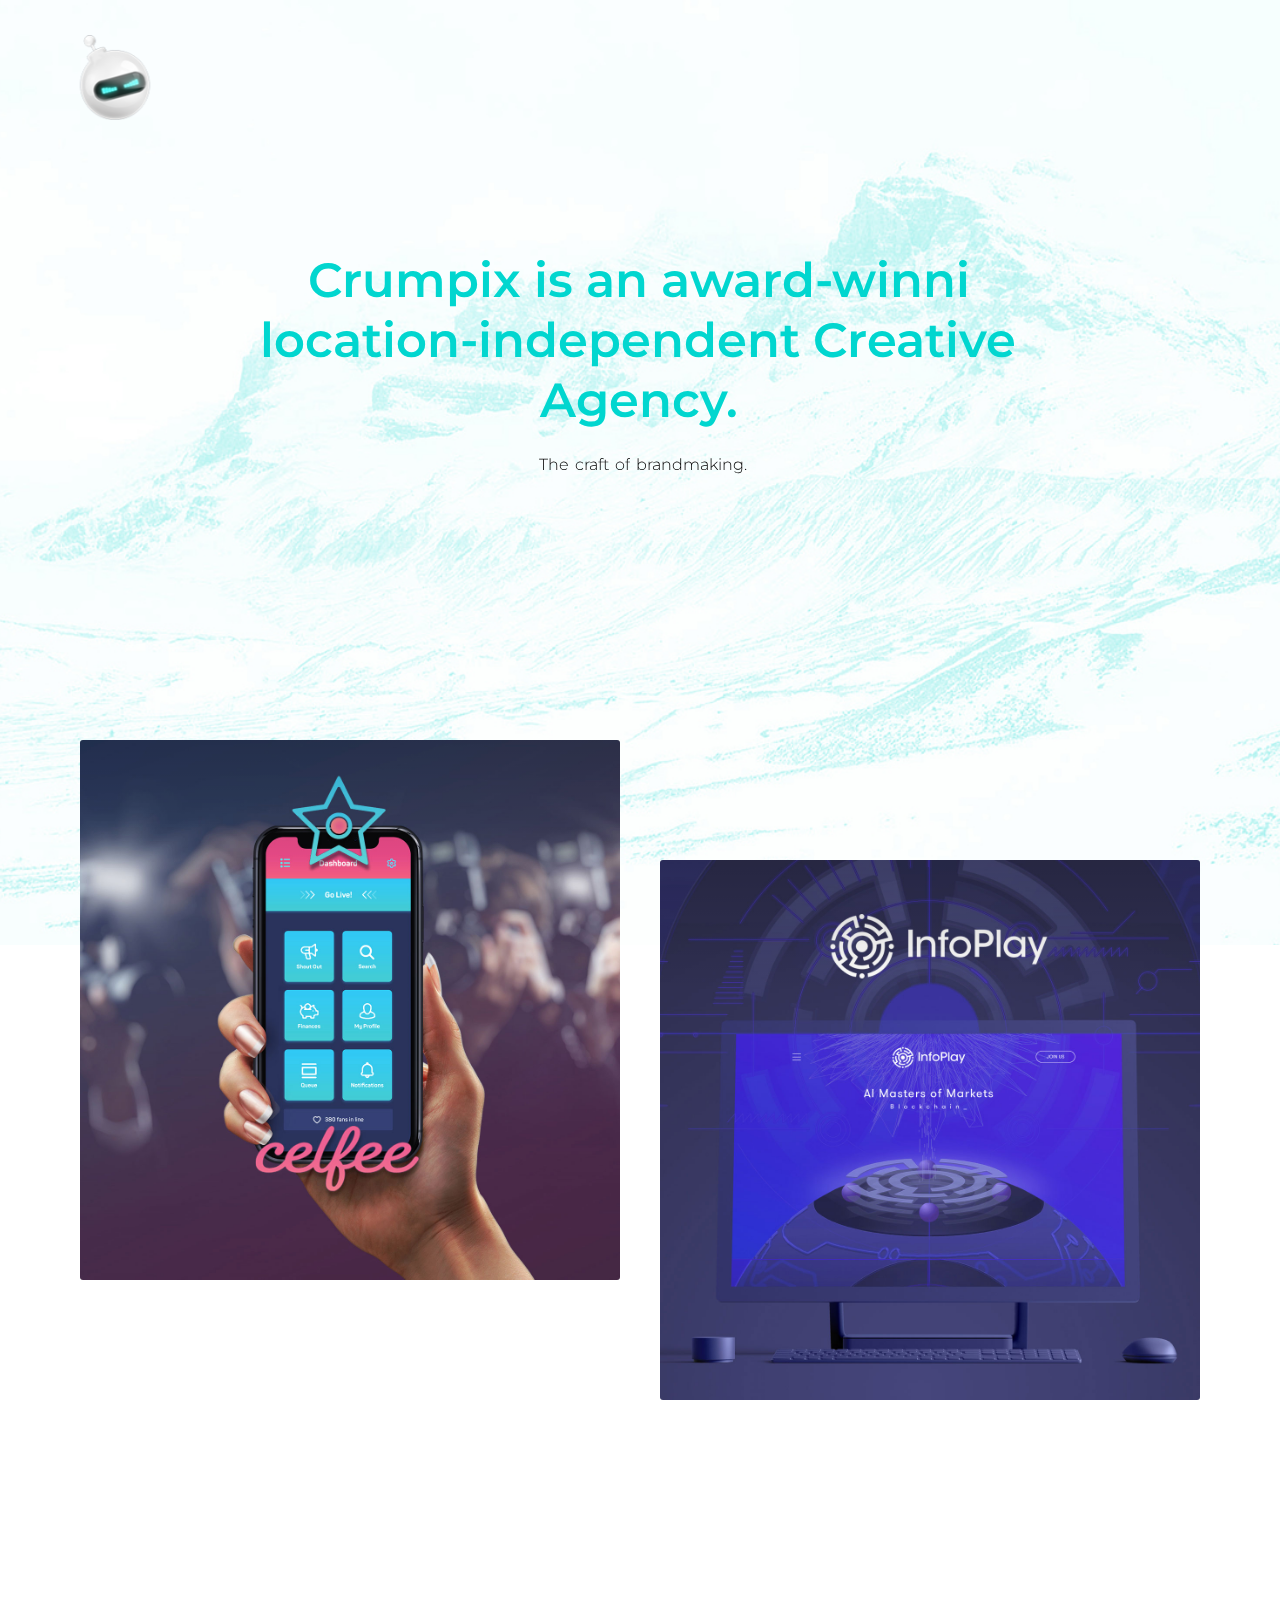
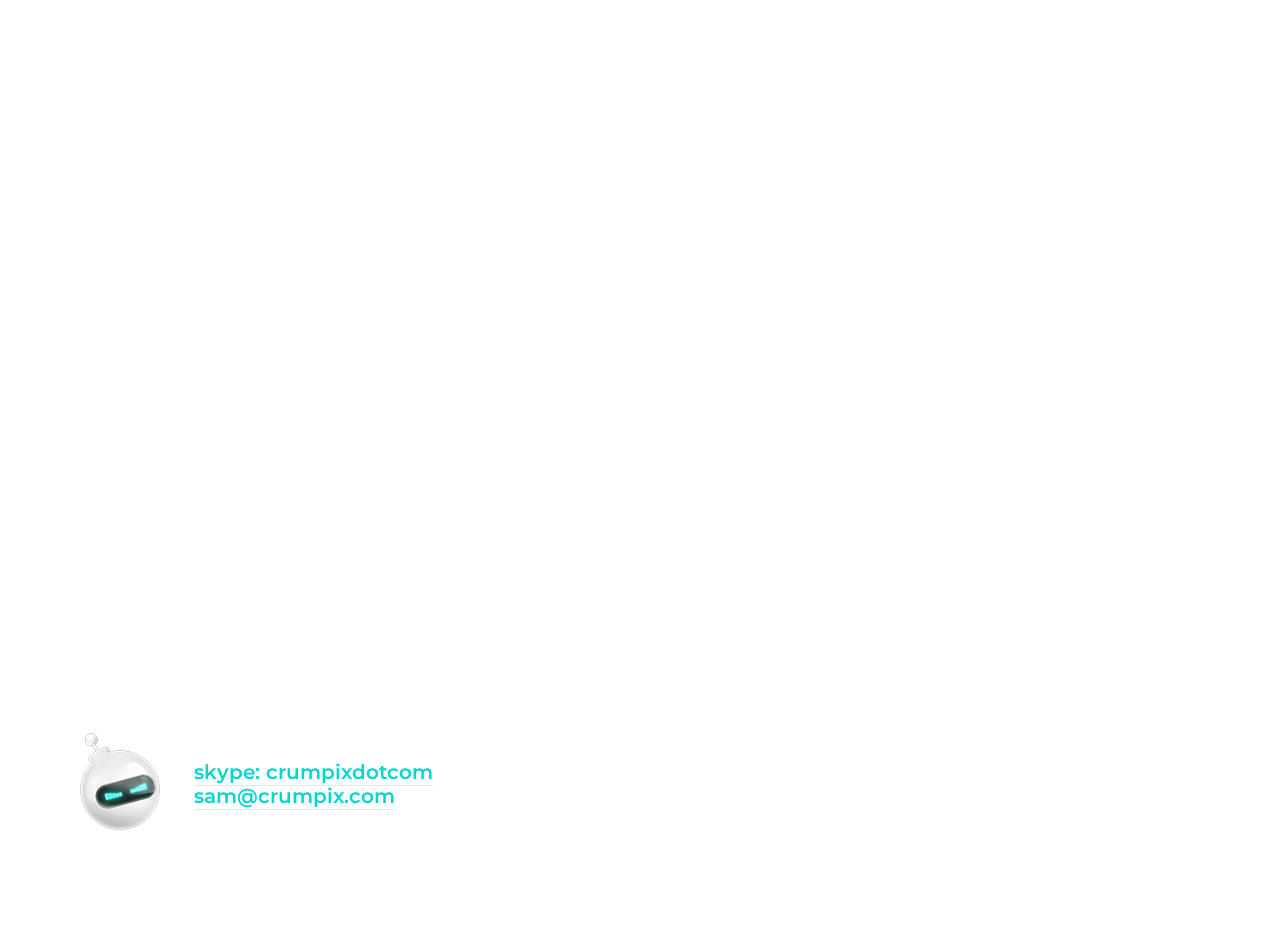
==== commit a43b237a: "New Template Updated." ====
--- a/old-website/index.html
+++ b/old-website/index.html
@@ -12,8 +12,7 @@
     <link rel="icon" type="image/ico" href="favicon.ico" />
     <link href="styles.css" rel="stylesheet" />
     <link href="css/font-awesome.min.css" rel="stylesheet" />
-    <link href='https://fonts.googleapis.com/css?family=Roboto:400,300' rel='stylesheet' type='text/css'>
-    <link href="https://fonts.googleapis.com/css?family=Poppins:500,600" rel="stylesheet">    
+    <link href="https://fonts.googleapis.com/css?family=Montserrat:300i,400,500,600" rel="stylesheet">
    
 </head>
 
@@ -40,7 +39,7 @@
         
             <!-- Logo -->
             <div id="logo">
-                <a class="ajax-link" data-type="page-transition" href="index.html">
+                <a class="ajax-link"  href="index.html">
                     <img class="black-logo" src="images/logo.png" alt="Logo Black">
                     <img class="white-logo" src="images/logo-white.png" alt="Logo White">
                     <img class="color-logo" src="images/logo.png" alt="Logo White">
@@ -74,13 +73,13 @@
                         <ul class="main-menu">
                             <li class="has-sub active"><a href="#"><span></span>Portfolio</a>
                                 <ul>
-                                    <li><a class="ajax-link menu-link" data-type="page-transition" href="index.html">Bricks</a></li>
-                                    <li><a class="ajax-link menu-link" data-type="page-transition" href="showcase.html">Showcase</a></li>
-                                    <li class="active"><a class="ajax-link menu-link" data-type="page-transition" href="zipper.html">Zipper</a></li>
+                                    <li><a class="ajax-link menu-link"  href="index.html">Bricks</a></li>
+                                    <li><a class="ajax-link menu-link"  href="showcase.html">Showcase</a></li>
+                                    <li class="active"><a class="ajax-link menu-link"  href="zipper.html">Zipper</a></li>
                                 </ul>
                             </li>
-                            <li><a class="ajax-link menu-link" data-type="page-transition" href="about.html"><span></span>About</a></li>
-                            <li><a class="ajax-link menu-link" data-type="page-transition" href="contact.html"><span></span>Contact</a></li>
+                            <li><a class="ajax-link menu-link"  href="about.html"><span></span>About</a></li>
+                            <li><a class="ajax-link menu-link"  href="contact.html"><span></span>Contact</a></li>
                             <li><a class="menu-link" target="_blank" href="https://themeforest.net/user/clapat/portfolio"><span></span>Buy Now</a></li>
                         </ul>                
                     </nav>
@@ -149,9 +148,9 @@
                     <div class="item wide branding">
                         <div class="item-transform">
                             <div class="item-rotate">
-                                <a href="project01.html" class="ajax-link" data-type="page-transition">
-                                    <div class="item-content light-content">
-                                        <img class="item-image" src="images/1.jpg">
+                                <div class="ajax-link" >
+                                    <div class="item-content light-content">
+                                        <img  src="images/1.jpg">
                                         <div class="item-caption">
                                             <div class="item-overlay">
                                                 <div class="item-sub-mask">
@@ -169,7 +168,7 @@
                                             </div>
                                         </div>
                                     </div>
-                                </a>
+                                </div>
                             </div>
                         </div>
                     </div>
@@ -177,9 +176,9 @@
                     <div class="item wide design">
                         <div class="item-transform">
                             <div class="item-rotate">
-                                <a href="project02.html" class="ajax-link item-down" data-type="page-transition">
-                                    <div class="item-content light-content">
-                                        <img class="item-image" src="images/2.jpg">
+                                <div class="ajax-link item-down" >
+                                    <div class="item-content light-content">
+                                        <img  src="images/2.jpg">
                                         <div class="item-caption">
                                             <div class="item-overlay">
                                                 <div class="item-sub-mask">
@@ -197,7 +196,7 @@
                                             </div>
                                         </div>
                                     </div>
-                                </a>
+                                </div>
                             </div>
                         </div>
                     </div>
@@ -205,9 +204,9 @@
                     <div class="item web">
                         <div class="item-transform">
                             <div class="item-rotate">
-                                <a href="project03.html" class="ajax-link" data-type="page-transition">
-                                    <div class="item-content light-content">
-                                        <img class="item-image" src="images/3.jpg">
+                                <div class="ajax-link" >
+                                    <div class="item-content light-content">
+                                        <img  src="images/3.jpg">
                                         <div class="item-caption">
                                             <div class="item-overlay">                                                
                                                 <div class="item-sub-mask">
@@ -225,7 +224,7 @@
                                             </div>
                                         </div>
                                     </div>
-                                </a>
+                                </div>
                             </div>
                         </div>
                     </div>
@@ -233,9 +232,9 @@
                     <div class="item web">
                         <div class="item-transform">
                             <div class="item-rotate">
-                                <a href="project04.html" class="ajax-link" data-type="page-transition">
-                                    <div class="item-content light-content">
-                                        <img class="item-image" src="images/4.jpg">
+                                <div class="ajax-link" >
+                                    <div class="item-content light-content">
+                                        <img  src="images/4.jpg">
                                         <div class="item-caption">
                                             <div class="item-overlay">                                                
                                                 <div class="item-sub-mask">
@@ -253,7 +252,7 @@
                                             </div>
                                         </div>
                                     </div>
-                                </a>
+                                </div>
                             </div>
                         </div>
                     </div>
@@ -261,9 +260,9 @@
                     <div class="item wide design">
                         <div class="item-transform">
                             <div class="item-rotate">
-                                <a href="project05.html" class="ajax-link item-down" data-type="page-transition">
-                                    <div class="item-content light-content">
-                                        <img class="item-image" src="images/5.jpg">
+                                <div class="ajax-link item-down" >
+                                    <div class="item-content light-content">
+                                        <img  src="images/5.jpg">
                                         <div class="item-caption">
                                             <div class="item-overlay">                                                
                                                 <div class="item-sub-mask">
@@ -281,7 +280,7 @@
                                             </div>
                                         </div>
                                     </div>
-                                </a>
+                                </div>
                             </div>
                         </div>
                     </div>
@@ -289,9 +288,9 @@
                     <div class="item wide web">
                         <div class="item-transform">
                             <div class="item-rotate">
-                                <a href="project06.html" class="ajax-link" data-type="page-transition">
-                                    <div class="item-content light-content">
-                                        <img class="item-image" src="images/6.jpg">
+                                <div class="ajax-link" >
+                                    <div class="item-content light-content">
+                                        <img  src="images/6.jpg">
                                         <div class="item-caption">
                                             <div class="item-overlay">                                                
                                                 <div class="item-sub-mask">
@@ -309,7 +308,7 @@
                                             </div>
                                         </div>
                                     </div>
-                                </a>
+                                </div>
                             </div>
                         </div>
                     </div>
@@ -317,9 +316,9 @@
                     <div class="item branding">
                         <div class="item-transform">
                             <div class="item-rotate">
-                                <a href="project07.html" class="ajax-link item-down" data-type="page-transition">
-                                    <div class="item-content light-content">
-                                        <img class="item-image" src="images/7.jpg">
+                                <div class="ajax-link item-down" >
+                                    <div class="item-content light-content">
+                                        <img  src="images/7.jpg">
                                         <div class="item-caption">
                                             <div class="item-overlay">                                                
                                                 <div class="item-sub-mask">
@@ -337,7 +336,7 @@
                                             </div>
                                         </div>
                                     </div>
-                                </a>
+                                </div>
                             </div>
                         </div>
                     </div>
@@ -345,9 +344,9 @@
                     <div class="item design">
                         <div class="item-transform">
                             <div class="item-rotate">
-                                <a href="project08.html" class="ajax-link item-down" data-type="page-transition">
-                                    <div class="item-content light-content">
-                                        <img class="item-image" src="images/8.jpg">
+                                <div class="ajax-link item-down" >
+                                    <div class="item-content light-content">
+                                        <img  src="images/8.jpg">
                                         <div class="item-caption">
                                             <div class="item-overlay">                                                
                                                 <div class="item-sub-mask">
@@ -365,7 +364,7 @@
                                             </div>
                                         </div>
                                     </div>
-                                </a>
+                                </div>
                             </div>
                         </div>
                     </div>
@@ -409,7 +408,7 @@
                 <div class="footer-info">
                      <img class="black-logo" src="images/logo.png" alt="Logo Black">
                      <div class="contact-footer">
-                        <a class="link" href="tel:+971552728992">+971 55 2728992</a><br>
+                        <a class="link" href="skype:crumpixdotcom?call">skype: crumpixdotcom</a><br>
                         <a class="link" href="mailto:sam@crumpix.com">sam@crumpix.com</a>
                     </div>  
                 </div>            
--- a/old-website/styles.css
+++ b/old-website/styles.css
@@ -27,7 +27,7 @@
 /* 1. General Styles */		
 	
 	html,body{
-		font-family: 'GT-Walsheim', sans-serif;
+		font-family: 'Montserrat', sans-serif;
 		font-weight: 300;
 		font-size:18px;
 		height:100%;
@@ -109,7 +109,7 @@
 		background: none repeat scroll 0 0 #000;
 		text-decoration: none;
 		color:#fff;
-		font-family: "GT-Walsheim",sans-serif;
+		font-family: 'Montserrat', sans-serif;
 		font-size: 10px;
 		font-weight: 400;
 		letter-spacing: 4px;
@@ -125,7 +125,7 @@
 	var,
 	samp,
 	pre {
-		font-family: monospace, serif;
+		font-family: 'Montserrat', sans-serif;
 		font-size: 15px;
 		-webkit-hyphens: none;
 		-moz-hyphens:    none;
@@ -172,7 +172,7 @@
 		font-weight: 300;
 		line-height: 30px;
 		margin-bottom: 24px;
-		font-family: "GT-Walsheim", Times, serif;
+		font-family: 'Montserrat', sans-serif;
 		border-left:2px #ddd solid;
 		padding:20px 20px 20px 40px;
 		letter-spacing: 0.01em;
@@ -184,7 +184,7 @@
 		font-weight:400;
 		font-size:12px;
 		font-style:normal;
-		font-family: "GT-Walsheim",Geneva,sans-serif;
+		font-family: 'Montserrat', sans-serif;
 		color:#999;
 	}
 	
@@ -402,7 +402,7 @@
 		
 	h1, h2, h3, h4, h5, h6 {
 		font-weight: 600;
-		font-family: 'GT-Walsheim', sans-serif;
+		font-family: 'Montserrat', sans-serif;
 		color:#000;
 		margin-bottom:10px;
 	}
@@ -514,7 +514,7 @@
 	}
 	
 	.smaller {
-		font-family: "GT-Walsheim",sans-serif;
+		font-family: 'Montserrat', sans-serif;
 		font-size: 10px;
 		font-weight: 400;
 		letter-spacing: 3px;
@@ -976,7 +976,7 @@
 		font-size:48px;
 		font-weight: 600;
 		position:relative;
-		font-family: 'GT-Walsheim', sans-serif;
+		font-family: 'Montserrat', sans-serif;
 		-webkit-transition: all 0.3s ease-in-out;
 		-moz-transition: all 0.3s ease-in-out;
 		-o-transition: all 0.3s ease-in-out;
@@ -1160,7 +1160,7 @@
 	.hero-title {
 		font-size: 48px;
 		font-weight: 600;
-		font-family: 'GT-Walsheim', sans-serif;
+		font-family: 'Montserrat', sans-serif;
 		color:#000;
 		position:relative;
 		z-index:10;
@@ -1582,7 +1582,7 @@
 		color: #000;
 		font-size: 14px;
 		font-weight: 500;
-		font-family: 'GT-Walsheim', sans-serif;
+		font-family: 'Montserrat', sans-serif;
 		display: block;
 		width: 100%;
 		margin: 0 auto;
@@ -1977,6 +1977,43 @@
 		padding-top: 40px;
 	}
 		
+}
+.item-overlay {
+	display: none;
+}
+.item-rotate div img {
+	cursor: default;
+}
+.socials-text {
+	visibility: hidden;
+}
+#open-filters {
+	visibility: hidden;
+}
+.color-content a.link {
+	font-size: 20px;
+	font-weight: 600;
+}
+.black-logo {
+	margin-top: -35px;
+}
+#menu-burger {
+	visibility: hidden;
+}
+.q1, .q2, .q3 {
+	font-size: 33px;
+}
+.q1 {
+	width: 728px;
+}
+.q2 {
+	width: 760px !important;
+}
+.q2, .q3 {
+	margin-top: 0 !important;
+}
+.hero-subtitle {
+	padding-top: 20px;
 }			
 
 
@@ -1998,7 +2035,7 @@
 	color: rgb(1, 214, 207);
 	font-size: 48px;
 	font-weight: 600;
-	font-family: 'GT-Walsheim', sans-serif;
+	font-family: 'Montserrat', sans-serif;
 	position:relative;
 	z-index:10;
 	line-height:60px;
@@ -2013,7 +2050,7 @@
 	color: rgb(1, 214, 207);
 	font-size: 48px;
 	font-weight: 600;
-	font-family: 'GT-Walsheim', sans-serif;
+	font-family: 'Montserrat', sans-serif;
 	position:relative;
 	z-index:10;
 	line-height:60px;
@@ -2028,7 +2065,7 @@
 	color: rgb(1, 214, 207);
 	font-size: 48px;
 	font-weight: 600;
-	font-family: 'GT-Walsheim', sans-serif;
+	font-family: 'Montserrat', sans-serif;
 	position:relative;
 	z-index:10;
 	line-height:60px;
